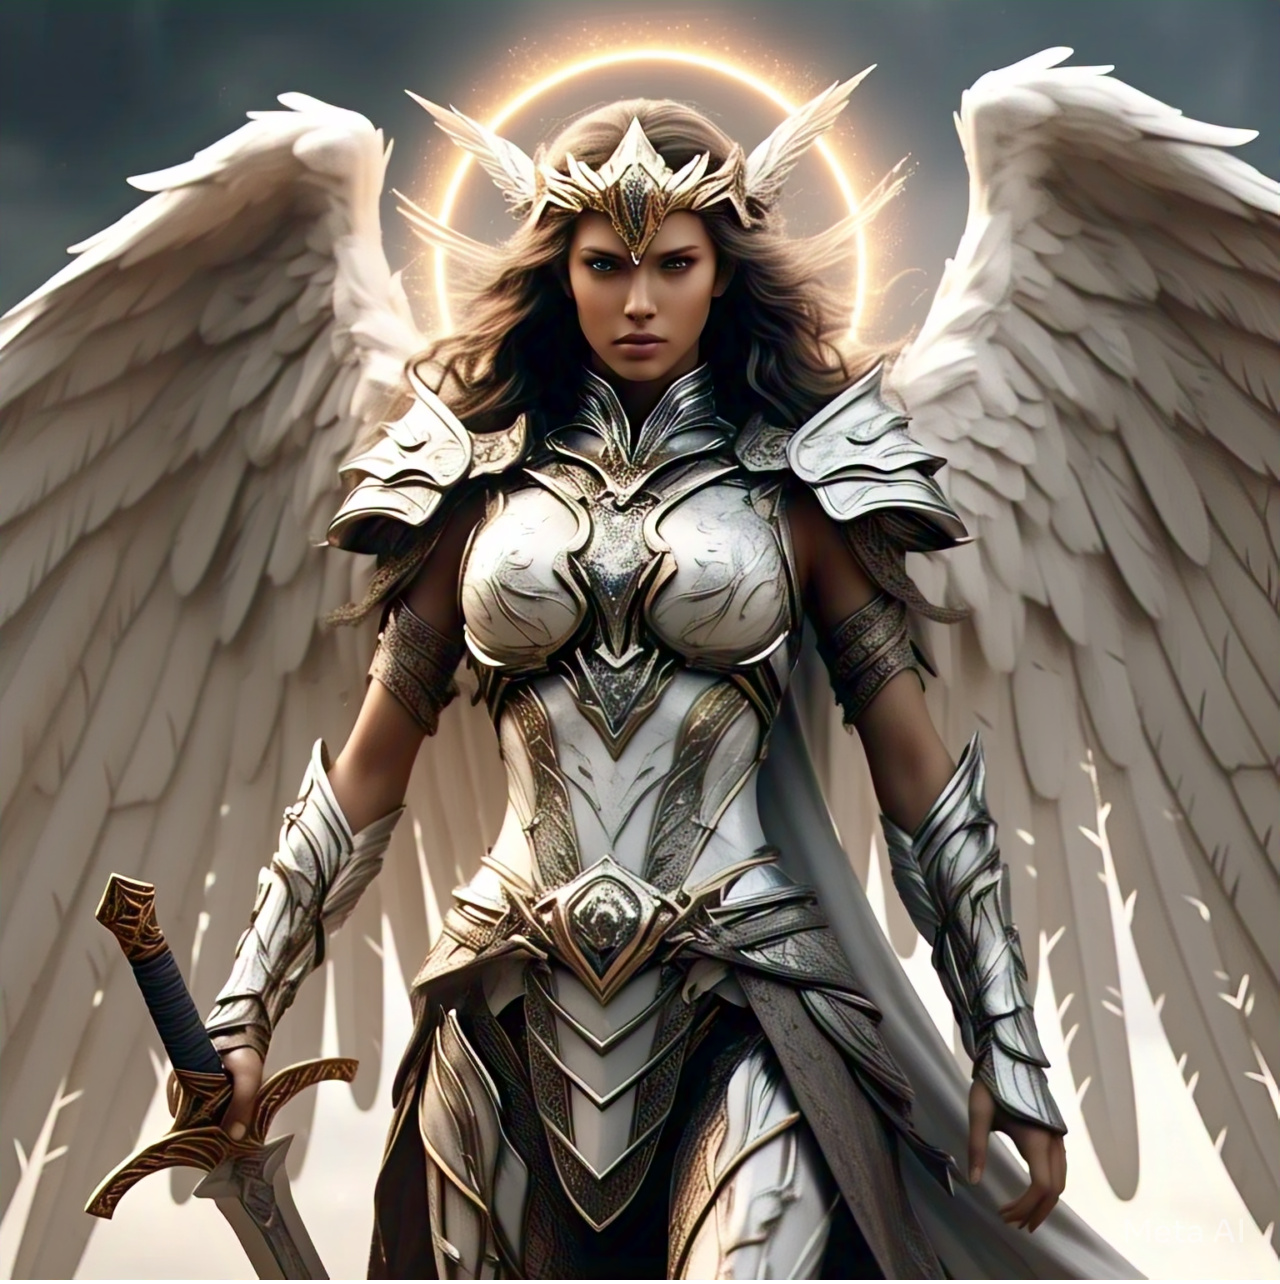
==== index2.html @ 77be2cfa "new slide from devsimplified" ====
<html lang="en">
<head>
    <meta charset="UTF-8">
    <meta name="viewport" content="width=device-width, initial-scale=1.0">
    <title>Carousel</title>
    <link rel="stylesheet" href="style2.css">
</head>
    <body>
        <section aria-label="Newest Photos">

            <div class="carousel">

                <button class="carousel-btn prev">&larr;</button>
                <button class="carousel-btn next">&rarr;</button>
            <ul>
                <li class="slide">
                    <img src="img/IMG-20250302-WA0029.jpg" alt="">
                </li>

                <li class="slide">
                    <img src="action-img/IMG-20250303-WA0027.jpg" alt="">
                </li>


                <li class="slide">
                    <img src="action-img/IMG-20250303-WA0046.jpg" alt="">
                </li>

            </ul>
        </div>
        </section>
    </body>
</html>
---- style2.css ----
*, *::before, *::after {
    box-sizing: border-box;
  
}

body {
    margin: 0;
}

.carousel {
    width: 100vw;
    height: 100vh;
    position: relative;
}
.slide {
    position: absolute;
    inset: 0;
}
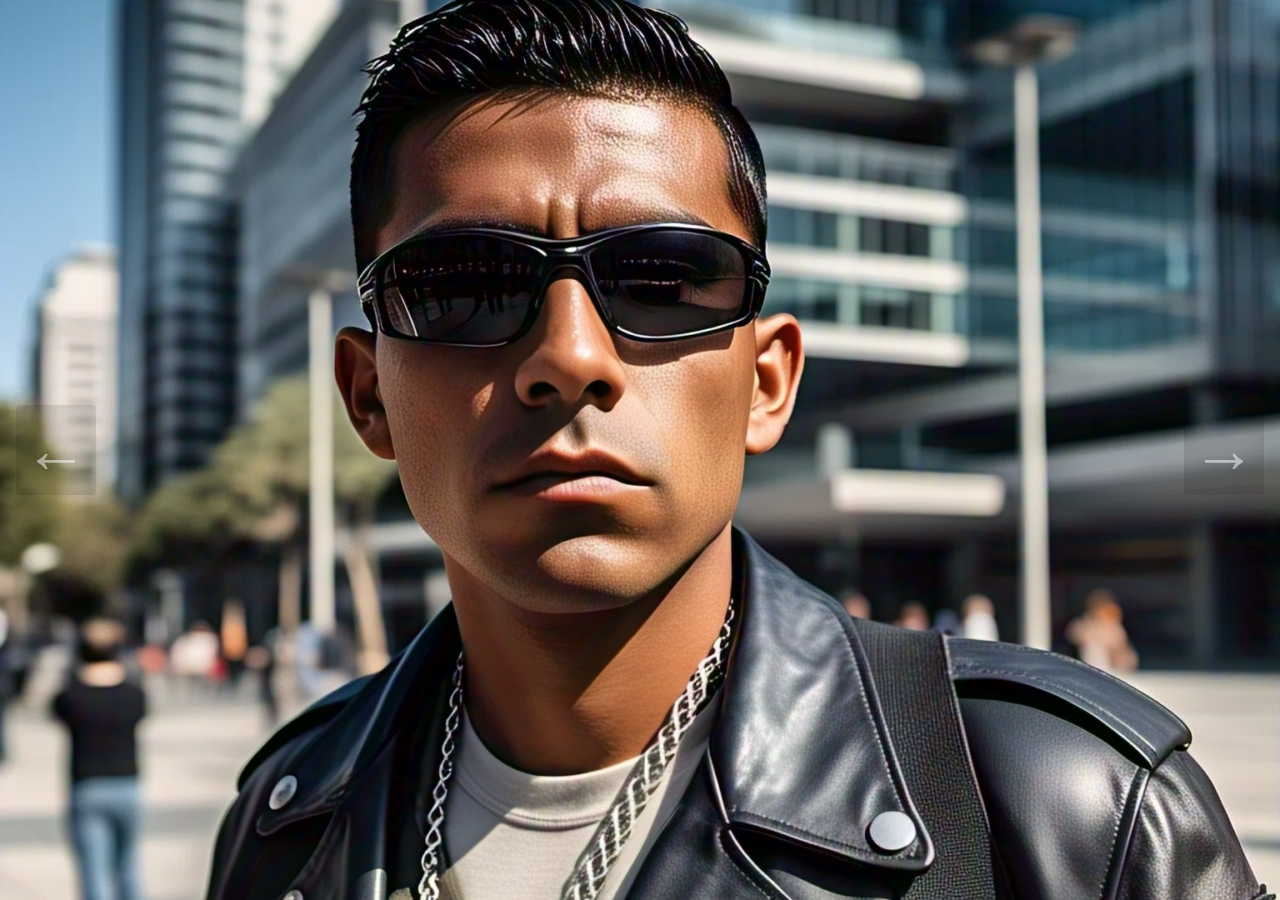
==== commit f62a019c: "nahhhhhh" ====
--- a/index2.html
+++ b/index2.html
@@ -10,10 +10,10 @@
 
             <div class="carousel">
 
-                <button class="carousel-btn prev">&larr;</button>
-                <button class="carousel-btn next">&rarr;</button>
+                <button class="carousel-btn prev" data-carousel-btn>&larr;</button>
+                <button class="carousel-btn next" data-carousel-btn>&rarr;</button>
             <ul>
-                <li class="slide">
+                <li class="slide" data-active>
                     <img src="img/IMG-20250302-WA0029.jpg" alt="">
                 </li>
 
@@ -29,5 +29,7 @@
             </ul>
         </div>
         </section>
+
+        <script src="script2.js"></script>
     </body>
 </html>--- a/style2.css
+++ b/style2.css
@@ -1,6 +1,7 @@
 *, *::before, *::after {
     box-sizing: border-box;
-  
+    padding: 0;
+    list-style-type: none;
 }
 
 body {
@@ -15,4 +16,53 @@
 .slide {
     position: absolute;
     inset: 0;
+    opacity: 0;
+
+} 
+
+.slide > img {
+    width: 100%;
+    display: block;
+    height: 100%;
+    object-fit: cover;
+    object-position: center;
+}
+
+.slide[data-active] {
+    opacity: 1;
+}
+
+.carousel-btn {
+    position: absolute;
+    background: none;
+    border: none;
+    font-size: 4rem;
+    top: 50%;
+    z-index: 2;
+    transform: translateY(-50%);
+    color: rgba(255, 255, 255, .5);
+    padding: .5rem;
+    cursor: pointer;
+    border-radius: .25rem;
+
+    background-color: rgba(0, 0, 0, .1);
+  
+}
+
+.carousel-btn:hover, .carousel-btn:focus{
+    color: white;
+    background-color: rgba(0, 0, 0, .2);
+}
+
+
+.carousel-btn:focus {
+    overflow: 1px solid black;
+} 
+
+.prev {
+    left: 1rem;
+}
+
+.next {
+    right: 1rem;
 }